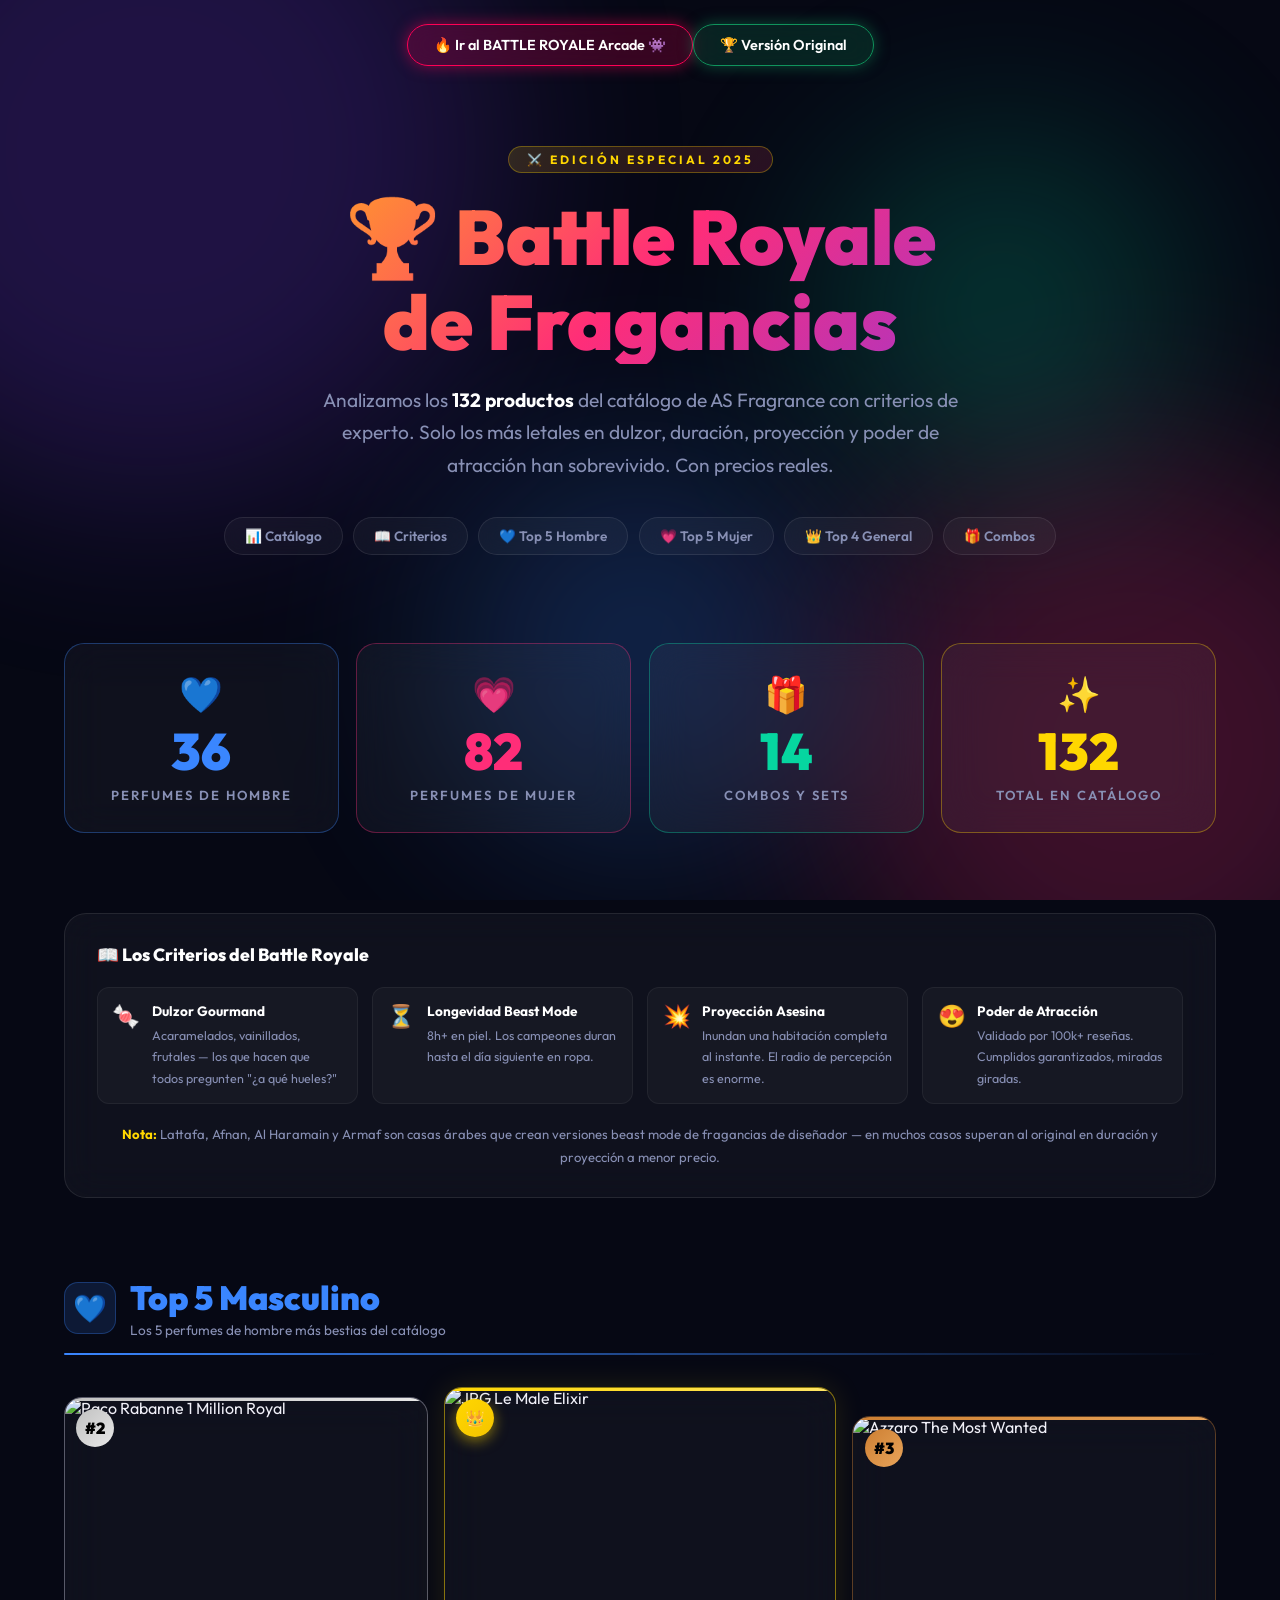
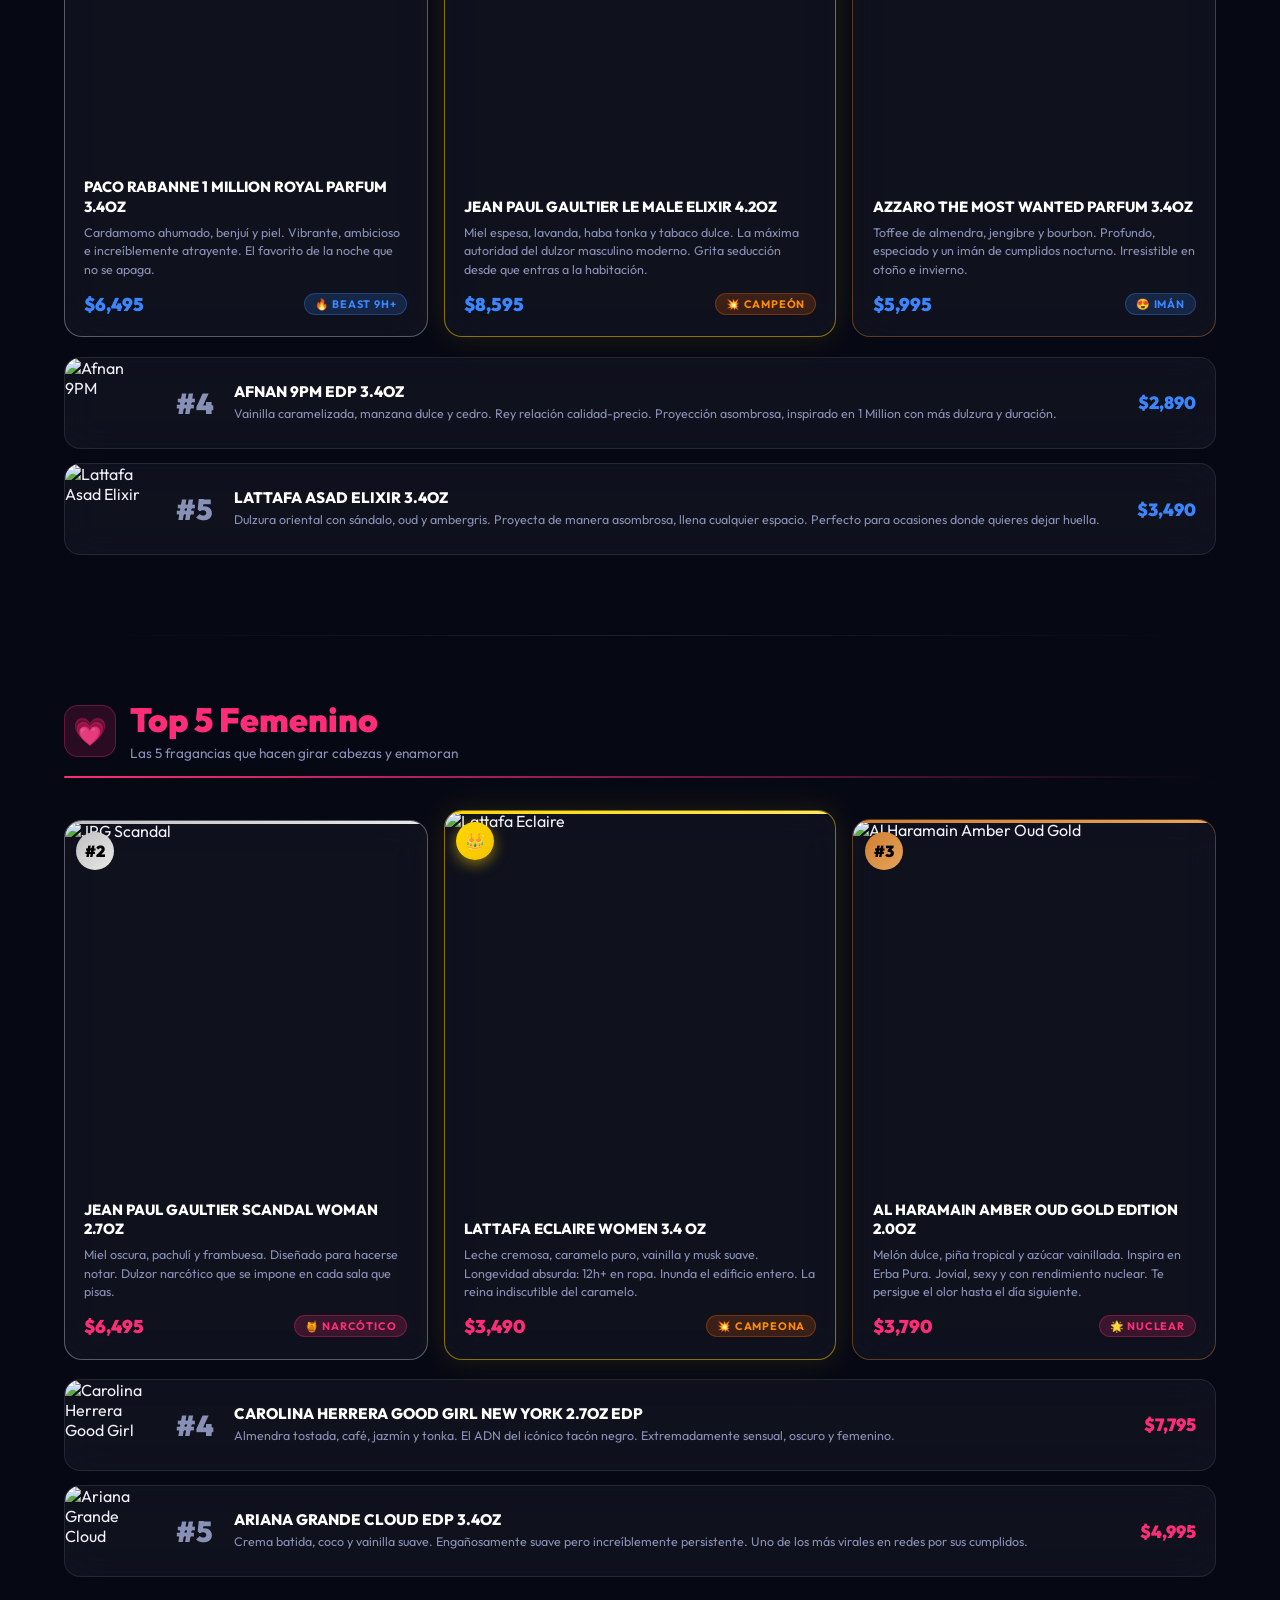
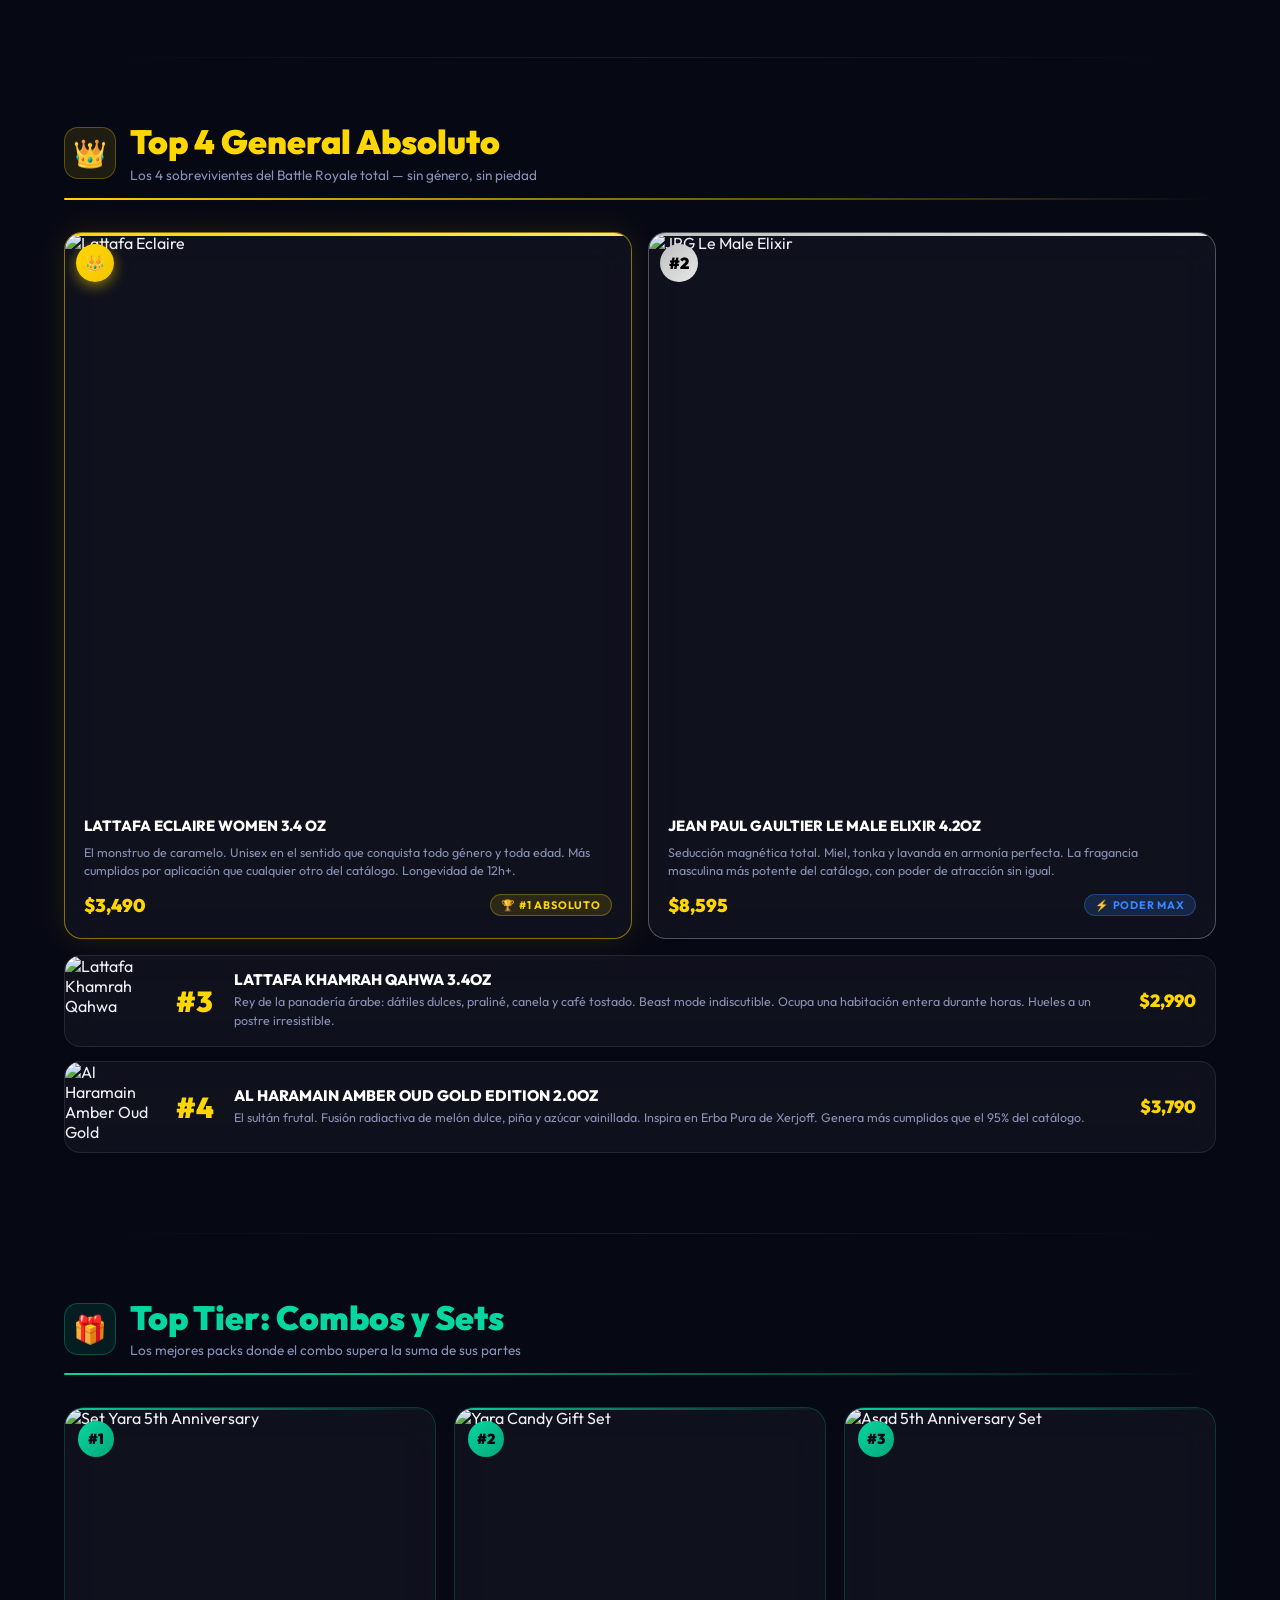
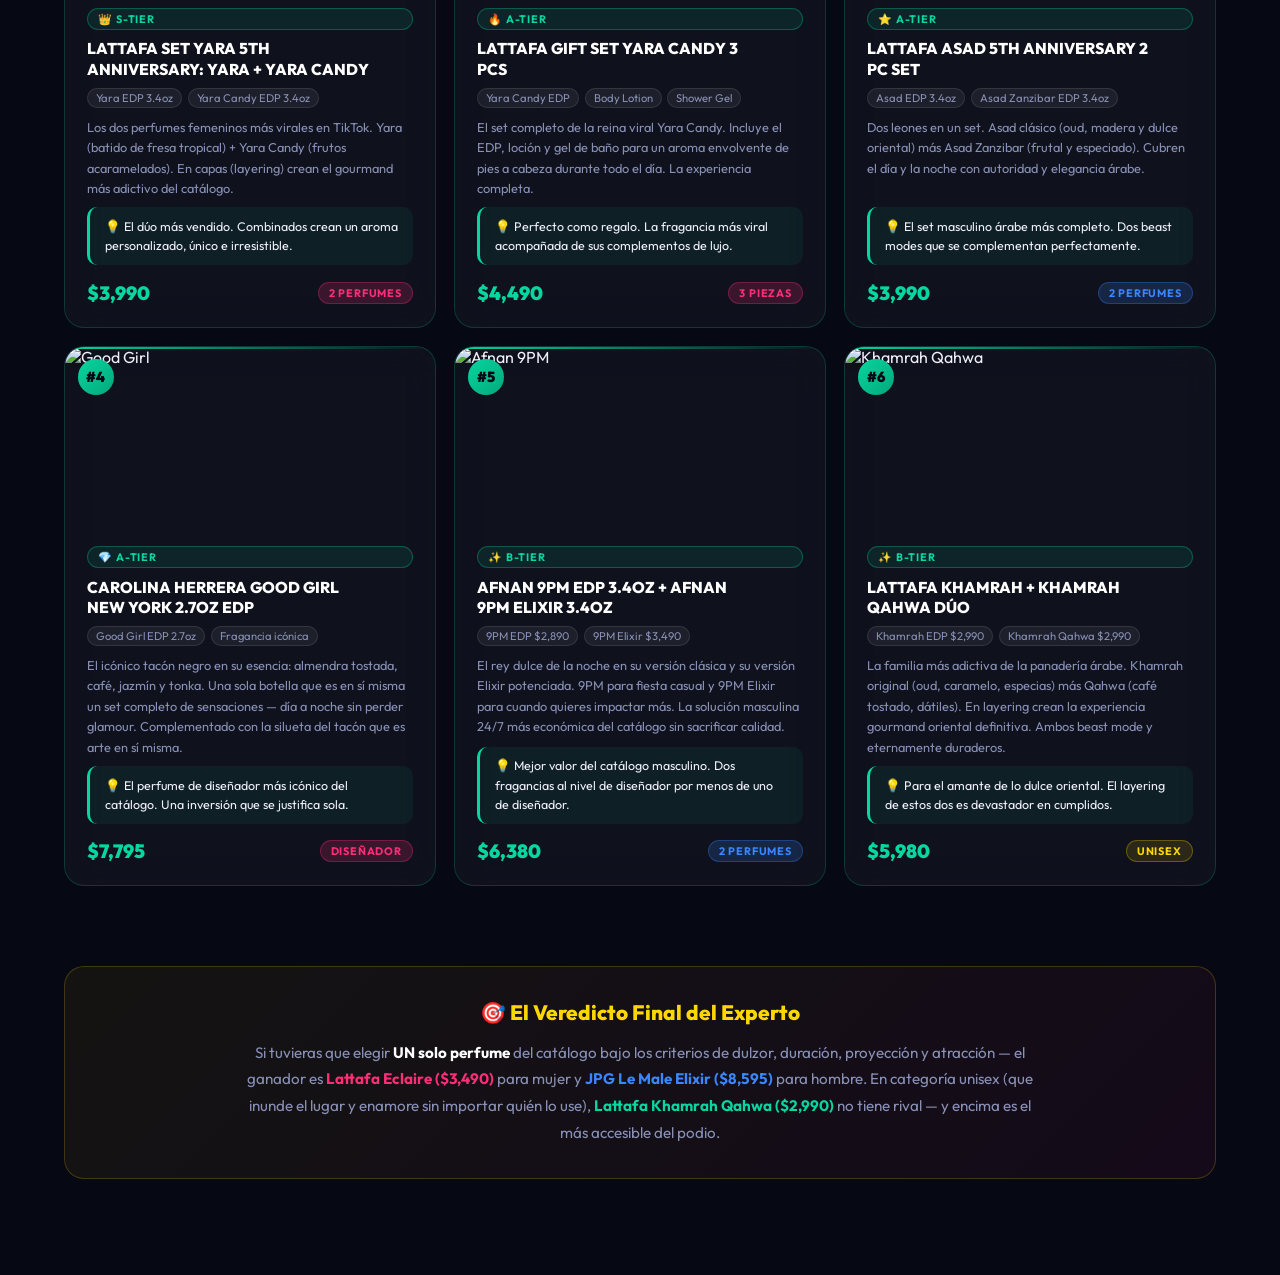
==== top_tier.html @ ffb22f75 "Move HTML files to root directory for Vercel deployment" ====
<!DOCTYPE html>
<html lang="es">
<head>
    <meta charset="UTF-8">
    <meta name="viewport" content="width=device-width, initial-scale=1.0">
    <title>🏆 Battle Royale de Fragancias | AS Fragrance</title>
    <meta name="description" content="La batalla definitiva de los mejores perfumes: Top 5 masculino, Top 5 femenino, Top 4 general y Top combos de AS Fragrance.">
    <link href="https://fonts.googleapis.com/css2?family=Outfit:wght@300;400;500;700;900&display=swap" rel="stylesheet">
    <style>
        :root {
            --bg-dark: #060814;
            --gold: #FFD700;
            --gold-light: #ffe566;
            --pink: #ff2d78;
            --purple: #7c3aed;
            --cyan: #06d6a0;
            --blue: #3a86ff;
            --male-color: #3a86ff;
            --female-color: #ff2d78;
            --general-color: #FFD700;
            --combo-color: #06d6a0;
            --glass: rgba(255,255,255,0.04);
            --glass-border: rgba(255,255,255,0.09);
            --text: #f0f0f8;
            --text-muted: #8890b5;
        }
        * { box-sizing: border-box; margin: 0; padding: 0; }
        html { scroll-behavior: smooth; }
        body {
            font-family: 'Outfit', sans-serif;
            background: var(--bg-dark);
            color: var(--text);
            min-height: 100vh;
            overflow-x: hidden;
            overflow-y: auto;
        }

        /* ── BG ORBS ── */
        .bg-orbs { position:fixed; inset:0; z-index:0; pointer-events:none; overflow:hidden; }
        .orb { position:absolute; border-radius:50%; filter:blur(100px); opacity:0.22; animation:orbFloat 18s ease-in-out infinite alternate; }
        .orb-1 { width:700px; height:700px; background:var(--purple); top:-200px; left:-200px; }
        .orb-2 { width:600px; height:600px; background:var(--pink); bottom:-150px; right:-150px; animation-delay:-8s; animation-duration:14s; }
        .orb-3 { width:400px; height:400px; background:var(--blue); top:50%; left:50%; transform:translateX(-50%); animation-delay:-4s; animation-duration:22s; }
        .orb-4 { width:350px; height:350px; background:var(--cyan); top:15%; right:8%; animation-delay:-12s; animation-duration:16s; }
        @keyframes orbFloat {
            0% { transform: translate(0,0) scale(1); }
            50% { transform: translate(30px,-50px) scale(1.08); }
            100% { transform: translate(-25px,35px) scale(0.94); }
        }

        /* ── LOADER ── */
        #loader {
            position:fixed; inset:0; background:var(--bg-dark);
            z-index:99999; display:flex; flex-direction:column;
            align-items:center; justify-content:center;
            transition: opacity .6s ease, visibility .6s ease;
        }
        #loader.hidden { opacity:0; visibility:hidden; }
        .loader-ring {
            width:80px; height:80px; border-radius:50%;
            border:3px solid transparent;
            background: linear-gradient(#060814,#060814) padding-box,
                        linear-gradient(135deg,var(--gold),var(--pink)) border-box;
            display:flex; align-items:center; justify-content:center;
            font-size:2.5rem; animation:spin 1.4s linear infinite; margin-bottom:1.2rem;
        }
        @keyframes spin { to { transform:rotate(360deg); } }
        .loader-text { font-size:1.3rem; font-weight:800; letter-spacing:4px;
            background:linear-gradient(to right,var(--gold),var(--pink));
            -webkit-background-clip:text; -webkit-text-fill-color:transparent; background-clip:text; }

        /* ── LAYOUT ── */
        .page { position:relative; z-index:1; max-width:1200px; margin:0 auto; padding:0 1.5rem 6rem; }

        /* ── TOP NAV ── */
        .top-nav { display:flex; justify-content:center; padding:1.5rem 0; }
        .back-btn {
            display:inline-flex; align-items:center; gap:8px; padding:11px 26px;
            background:var(--glass); border:1px solid var(--glass-border); border-radius:50px;
            color:var(--text); text-decoration:none; font-weight:600; font-size:.9rem;
            transition:all .3s ease; backdrop-filter:blur(14px);
        }
        .back-btn:hover { background:rgba(255,255,255,.09); border-color:var(--gold); color:var(--gold); transform:translateX(-4px); }

        /* ── HERO ── */
        .hero { text-align:center; padding:3.5rem 1rem 2.5rem; }
        .hero-badge {
            display:inline-block; padding:5px 18px; border-radius:50px;
            background:linear-gradient(135deg,rgba(255,215,0,.14),rgba(255,45,120,.14));
            border:1px solid rgba(255,215,0,.3); font-size:.75rem; font-weight:700;
            letter-spacing:3px; color:var(--gold); text-transform:uppercase; margin-bottom:1.4rem;
        }
        .hero-title {
            font-size:clamp(2.4rem,6vw,4.8rem); font-weight:900; line-height:1.1; margin-bottom:1.2rem;
            background:linear-gradient(135deg,var(--gold),var(--pink),var(--purple));
            -webkit-background-clip:text; -webkit-text-fill-color:transparent; background-clip:text;
            animation:fireGlow 2.5s ease-in-out infinite alternate;
        }
        @keyframes fireGlow {
            0% { filter:drop-shadow(0 0 8px rgba(255,215,0,.3)); }
            100% { filter:drop-shadow(0 0 22px rgba(255,45,120,.5)); }
        }
        .hero-sub { font-size:clamp(.95rem,2.5vw,1.2rem); color:var(--text-muted); max-width:680px; margin:0 auto 2.2rem; line-height:1.7; }

        /* ── NAV TABS ── */
        .section-nav { display:flex; flex-wrap:wrap; justify-content:center; gap:.65rem; margin-bottom:3rem; }
        .nav-tab {
            padding:9px 20px; border-radius:50px; border:1px solid var(--glass-border);
            background:var(--glass); color:var(--text-muted); font-weight:600; font-size:.85rem;
            text-decoration:none; transition:all .3s ease; backdrop-filter:blur(10px);
        }
        .nav-tab:hover { background:rgba(255,255,255,.09); color:white; }
        .nav-tab.male:hover { background:rgba(58,134,255,.18); color:var(--male-color); border-color:var(--male-color); box-shadow:0 0 16px rgba(58,134,255,.3); }
        .nav-tab.female:hover { background:rgba(255,45,120,.18); color:var(--female-color); border-color:var(--female-color); box-shadow:0 0 16px rgba(255,45,120,.3); }
        .nav-tab.general:hover { background:rgba(255,215,0,.12); color:var(--gold); border-color:var(--gold); box-shadow:0 0 16px rgba(255,215,0,.25); }
        .nav-tab.combo:hover { background:rgba(6,214,160,.12); color:var(--combo-color); border-color:var(--combo-color); box-shadow:0 0 16px rgba(6,214,160,.25); }

        /* ── STATS ── */
        .stats-grid { display:grid; grid-template-columns:repeat(auto-fit,minmax(190px,1fr)); gap:1.1rem; margin-bottom:4rem; }
        .stat-card {
            background:var(--glass); border:1px solid var(--glass-border); border-radius:20px;
            padding:1.8rem 1.3rem; text-align:center; backdrop-filter:blur(20px);
            transition:all .3s ease; cursor:default;
        }
        .stat-card:hover { transform:translateY(-5px); }
        .stat-card.men { border-color:rgba(58,134,255,.35); }
        .stat-card.men:hover { box-shadow:0 12px 40px rgba(58,134,255,.18); }
        .stat-card.women { border-color:rgba(255,45,120,.35); }
        .stat-card.women:hover { box-shadow:0 12px 40px rgba(255,45,120,.18); }
        .stat-card.combos { border-color:rgba(6,214,160,.35); }
        .stat-card.combos:hover { box-shadow:0 12px 40px rgba(6,214,160,.18); }
        .stat-card.total { border-color:rgba(255,215,0,.35); }
        .stat-card.total:hover { box-shadow:0 12px 40px rgba(255,215,0,.18); }
        .stat-icon { font-size:2.2rem; display:block; margin-bottom:.6rem; }
        .stat-number { font-size:3.2rem; font-weight:900; display:block; line-height:1; margin-bottom:.4rem; }
        .stat-card.men .stat-number { color:var(--male-color); }
        .stat-card.women .stat-number { color:var(--female-color); }
        .stat-card.combos .stat-number { color:var(--combo-color); }
        .stat-card.total .stat-number { color:var(--gold); }
        .stat-label { font-size:.82rem; font-weight:600; color:var(--text-muted); text-transform:uppercase; letter-spacing:2px; }

        /* ── CRITERIA ── */
        .criteria-box {
            background:var(--glass); border:1px solid var(--glass-border); border-radius:22px;
            padding:1.8rem 2rem; margin-bottom:4rem; backdrop-filter:blur(18px);
        }
        .criteria-title { font-size:1.1rem; font-weight:800; margin-bottom:1.3rem; color:white; }
        .criteria-grid { display:grid; grid-template-columns:repeat(auto-fit,minmax(210px,1fr)); gap:.9rem; }
        .crit-item { display:flex; align-items:flex-start; gap:.7rem; padding:.9rem; background:rgba(255,255,255,.03); border-radius:12px; border:1px solid rgba(255,255,255,.05); }
        .crit-em { font-size:1.4rem; flex-shrink:0; }
        .crit-text strong { display:block; font-size:.85rem; font-weight:700; color:white; margin-bottom:.2rem; }
        .crit-text span { font-size:.78rem; color:var(--text-muted); line-height:1.5; }
        .crit-note { margin-top:1.2rem; font-size:.82rem; color:var(--text-muted); text-align:center; line-height:1.7; }

        /* ── SECTION ── */
        .section { margin-bottom:5rem; scroll-margin-top:70px; }
        .sec-header { display:flex; align-items:center; gap:.9rem; margin-bottom:2rem; padding-bottom:1rem; position:relative; }
        .sec-header::after { content:''; position:absolute; bottom:0; left:0; right:0; height:2px; border-radius:2px; }
        .sec-male .sec-header::after { background:linear-gradient(to right,var(--male-color),transparent); }
        .sec-female .sec-header::after { background:linear-gradient(to right,var(--female-color),transparent); }
        .sec-general .sec-header::after { background:linear-gradient(to right,var(--gold),transparent); }
        .sec-combos .sec-header::after { background:linear-gradient(to right,var(--combo-color),transparent); }
        .sec-icon { width:52px; height:52px; border-radius:14px; display:flex; align-items:center; justify-content:center; font-size:1.7rem; flex-shrink:0; }
        .sec-male .sec-icon { background:rgba(58,134,255,.14); border:1px solid rgba(58,134,255,.3); }
        .sec-female .sec-icon { background:rgba(255,45,120,.14); border:1px solid rgba(255,45,120,.3); }
        .sec-general .sec-icon { background:rgba(255,215,0,.1); border:1px solid rgba(255,215,0,.28); }
        .sec-combos .sec-icon { background:rgba(6,214,160,.1); border:1px solid rgba(6,214,160,.28); }
        .sec-title { font-size:clamp(1.5rem,4vw,2.1rem); font-weight:900; line-height:1.2; margin-bottom:.2rem; }
        .sec-male .sec-title { color:var(--male-color); }
        .sec-female .sec-title { color:var(--female-color); }
        .sec-general .sec-title { color:var(--gold); }
        .sec-combos .sec-title { color:var(--combo-color); }
        .sec-sub { font-size:.85rem; color:var(--text-muted); }

        /* ── PRODUCT CARD (common) ── */
        .prod-card {
            background:var(--glass); border:1px solid var(--glass-border); border-radius:18px;
            overflow:hidden; transition:all .35s ease; backdrop-filter:blur(20px);
            display:flex; flex-direction:column;
        }
        .prod-card:hover { transform:translateY(-7px); }
        .prod-img-wrap { position:relative; width:100%; padding-top:100%; overflow:hidden; flex-shrink:0; }
        .prod-img-wrap img { position:absolute; inset:0; width:100%; height:100%; object-fit:cover; transition:transform .4s ease; }
        .prod-card:hover .prod-img-wrap img { transform:scale(1.07); }
        .prod-body { padding:1.1rem 1.2rem 1.3rem; flex:1; display:flex; flex-direction:column; gap:.5rem; }
        .prod-rank-badge {
            position:absolute; top:.7rem; left:.7rem; z-index:2;
            width:38px; height:38px; border-radius:50%;
            display:flex; align-items:center; justify-content:center;
            font-size:1rem; font-weight:900; color:#000;
        }
        .prod-rank-badge.gold-badge { background:linear-gradient(135deg,var(--gold),#f5c400); box-shadow:0 4px 14px rgba(255,215,0,.5); }
        .prod-rank-badge.silver-badge { background:linear-gradient(135deg,#c0c0c0,#e8e8e8); }
        .prod-rank-badge.bronze-badge { background:linear-gradient(135deg,#cd7f32,#e8a45a); }
        .prod-rank-badge.num-badge { background:rgba(0,0,0,.6); border:1px solid rgba(255,255,255,.2); color:white; font-size:.9rem; }
        .prod-name { font-size:.92rem; font-weight:800; color:white; line-height:1.3; }
        .prod-desc { font-size:.78rem; color:var(--text-muted); line-height:1.5; flex:1; }
        .prod-footer { display:flex; align-items:center; justify-content:space-between; margin-top:.3rem; }
        .prod-price { font-size:1.15rem; font-weight:900; }
        .sec-male .prod-price { color:var(--male-color); }
        .sec-female .prod-price { color:var(--female-color); }
        .sec-general .prod-price { color:var(--gold); }
        .prod-tag { padding:3px 10px; border-radius:20px; font-size:.68rem; font-weight:700; letter-spacing:.8px; text-transform:uppercase; }
        .tag-male { background:rgba(58,134,255,.18); color:var(--male-color); border:1px solid rgba(58,134,255,.3); }
        .tag-female { background:rgba(255,45,120,.18); color:var(--female-color); border:1px solid rgba(255,45,120,.3); }
        .tag-unisex { background:rgba(255,215,0,.12); color:var(--gold); border:1px solid rgba(255,215,0,.28); }
        .tag-beast { background:rgba(255,100,0,.18); color:#ff8c00; border:1px solid rgba(255,100,0,.3); }

        /* ── PODIUM GRID (TOP 3) ── */
        .podium-grid { display:grid; grid-template-columns:1fr 1.08fr 1fr; gap:1rem; margin-bottom:1.2rem; align-items:end; }
        .podium-grid .prod-card { position:relative; }
        /* medal stripe top */
        .prod-card.medal-gold { border-color:rgba(255,215,0,.5); box-shadow:0 0 30px rgba(255,215,0,.12); }
        .prod-card.medal-gold::before { content:''; position:absolute; top:0; left:0; right:0; height:3px; background:linear-gradient(to right,var(--gold),var(--gold-light)); z-index:1; }
        .prod-card.medal-silver { border-color:rgba(200,200,220,.4); }
        .prod-card.medal-silver::before { content:''; position:absolute; top:0; left:0; right:0; height:3px; background:linear-gradient(to right,#c0c0c0,#e8e8e8); z-index:1; }
        .prod-card.medal-bronze { border-color:rgba(205,127,50,.4); }
        .prod-card.medal-bronze::before { content:''; position:absolute; top:0; left:0; right:0; height:3px; background:linear-gradient(to right,#cd7f32,#e8a45a); z-index:1; }
        .prod-card.medal-gold:hover { box-shadow:0 20px 50px rgba(255,215,0,.22); }

        /* ── RANK ROWS (#4, #5) ── */
        .rank-rows { display:flex; flex-direction:column; gap:.9rem; }
        .rank-row {
            display:flex; align-items:center; gap:1.1rem;
            background:var(--glass); border:1px solid var(--glass-border); border-radius:16px;
            overflow:hidden; transition:all .3s ease; backdrop-filter:blur(18px);
        }
        .rank-row:hover { border-color:rgba(255,255,255,.15); background:rgba(255,255,255,.06); transform:translateX(5px); }
        .rank-row-img { width:90px; height:90px; flex-shrink:0; object-fit:cover; }
        .rank-row-num { font-size:1.8rem; font-weight:900; color:var(--text-muted); min-width:44px; text-align:center; flex-shrink:0; }
        .rank-row-body { flex:1; padding:.2rem 0; }
        .rank-row-name { font-size:.95rem; font-weight:800; color:white; margin-bottom:.25rem; }
        .rank-row-desc { font-size:.78rem; color:var(--text-muted); line-height:1.5; }
        .rank-row-price { font-size:1.1rem; font-weight:900; padding-right:1.2rem; flex-shrink:0; }
        .sec-male .rank-row-price { color:var(--male-color); }
        .sec-female .rank-row-price { color:var(--female-color); }

        /* ── GENERAL SECTION ── */
        .general-grid { display:grid; grid-template-columns:1fr 1fr; gap:1rem; margin-bottom:1rem; }
        .general-grid .prod-card { position:relative; }
        .prod-card.general-1 { border-color:rgba(255,215,0,.5); box-shadow:0 0 30px rgba(255,215,0,.12); }
        .prod-card.general-1::before { content:''; position:absolute; top:0; left:0; right:0; height:3px; background:linear-gradient(to right,var(--gold),var(--gold-light)); z-index:1; }
        .prod-card.general-1:hover { box-shadow:0 20px 50px rgba(255,215,0,.22); }
        .prod-card.general-2 { border-color:rgba(200,200,220,.35); }
        .prod-card.general-2::before { content:''; position:absolute; top:0; left:0; right:0; height:3px; background:linear-gradient(to right,#c0c0c0,#e8e8e8); z-index:1; }
        .sec-general .rank-row-price { color:var(--gold); }

        /* ── COMBOS ── */
        .combo-grid { display:grid; grid-template-columns:repeat(auto-fit,minmax(340px,1fr)); gap:1.1rem; }
        .combo-card {
            background:var(--glass); border:1px solid rgba(6,214,160,.2); border-radius:20px;
            overflow:hidden; transition:all .35s ease; backdrop-filter:blur(20px);
            display:flex; flex-direction:column; position:relative;
        }
        .combo-card::before { content:''; position:absolute; top:0; left:0; right:0; height:2px; background:linear-gradient(to right,var(--combo-color),transparent); }
        .combo-card:hover { border-color:rgba(6,214,160,.45); transform:translateY(-6px); box-shadow:0 16px 50px rgba(6,214,160,.1); }
        .combo-img { width:100%; height:180px; object-fit:cover; }
        .combo-body { padding:1.2rem 1.4rem 1.4rem; flex:1; display:flex; flex-direction:column; gap:.55rem; }
        .combo-rank-num {
            position:absolute; top:.8rem; left:.8rem; z-index:2;
            width:36px; height:36px; border-radius:50%;
            background:linear-gradient(135deg,var(--combo-color),#04a77a);
            display:flex; align-items:center; justify-content:center;
            font-size:.9rem; font-weight:900; color:#060814;
        }
        .combo-tier { display:inline-block; padding:3px 10px; border-radius:20px; background:rgba(6,214,160,.1); border:1px solid rgba(6,214,160,.3); color:var(--combo-color); font-size:.68rem; font-weight:700; letter-spacing:.8px; text-transform:uppercase; }
        .combo-name { font-size:.98rem; font-weight:800; color:white; line-height:1.3; padding-right:2.5rem; }
        .combo-products { display:flex; flex-wrap:wrap; gap:.35rem; }
        .combo-prod-tag { padding:2px 8px; border-radius:20px; background:rgba(255,255,255,.06); border:1px solid rgba(255,255,255,.1); font-size:.7rem; color:var(--text-muted); }
        .combo-desc { font-size:.8rem; color:var(--text-muted); line-height:1.6; flex:1; }
        .combo-footer { display:flex; align-items:center; justify-content:space-between; margin-top:.4rem; }
        .combo-price { font-size:1.2rem; font-weight:900; color:var(--combo-color); }
        .combo-verdict { padding:.6rem .9rem; background:rgba(6,214,160,.07); border-radius:10px; border-left:3px solid var(--combo-color); font-size:.78rem; color:var(--text); line-height:1.55; }

        /* ── DIVIDER ── */
        .divider { height:1px; background:linear-gradient(to right,transparent,var(--glass-border),transparent); margin:4rem 0; }

        /* ── VERDICT ── */
        .verdict { background:linear-gradient(135deg,rgba(255,215,0,.06),rgba(255,45,120,.06)); border:1px solid rgba(255,215,0,.2); border-radius:20px; padding:2rem 2.2rem; margin-top:3rem; text-align:center; }
        .verdict h3 { font-size:1.3rem; font-weight:800; color:var(--gold); margin-bottom:.9rem; }
        .verdict p { font-size:.95rem; color:var(--text-muted); line-height:1.75; max-width:800px; margin:0 auto; }

        /* ── SCROLL TOP ── */
        .scroll-top { position:fixed; bottom:1.8rem; right:1.8rem; width:48px; height:48px; border-radius:50%; background:linear-gradient(135deg,var(--gold),var(--pink)); border:none; cursor:pointer; display:flex; align-items:center; justify-content:center; font-size:1.3rem; box-shadow:0 6px 22px rgba(255,45,120,.4); transition:all .3s ease; z-index:100; opacity:0; transform:translateY(18px); }
        .scroll-top.visible { opacity:1; transform:translateY(0); }
        .scroll-top:hover { transform:translateY(-4px) scale(1.1); }

        /* ── REVEAL ── */
        .reveal { opacity:0; transform:translateY(28px); transition:opacity .6s ease, transform .6s ease; }
        .reveal.visible { opacity:1; transform:translateY(0); }

        /* ── RESPONSIVE ── */
        @media(max-width:760px) {
            .podium-grid { grid-template-columns:1fr; }
            .general-grid { grid-template-columns:1fr; }
            .combo-grid { grid-template-columns:1fr; }
            .criteria-grid { grid-template-columns:1fr; }
            .rank-row-img { width:75px; height:75px; }
            .page { padding:0 1rem 4rem; }
        }
        @media(max-width:480px) {
            .stats-grid { grid-template-columns:repeat(2,1fr); }
        }
    </style>
</head>
<body>

<div id="loader">
    <div class="loader-ring">🏆</div>
    <div class="loader-text">BATTLE ROYALE</div>
    <p style="color:var(--text-muted);font-size:.8rem;margin-top:.5rem;letter-spacing:2px;">AS FRAGRANCE</p>
</div>

<div class="bg-orbs">
    <div class="orb orb-1"></div>
    <div class="orb orb-2"></div>
    <div class="orb orb-3"></div>
    <div class="orb orb-4"></div>
</div>

<button class="scroll-top" id="scrollTop" onclick="window.scrollTo({top:0,behavior:'smooth'})">↑</button>

<div class="page">

    <!-- NAV -->
    <nav class="top-nav">
        <a href="versus.html" class="back-btn" style="border-color: #ff0055; color: #fff; background: rgba(255,0,85,0.2); box-shadow: 0 0 15px rgba(255,0,85,0.5);">🔥 Ir al BATTLE ROYALE Arcade 👾</a>
        <a href="tienda/top_tier.html" class="back-btn" style="border-color: #10935C; color: #fff; background: rgba(16,147,92,0.2); box-shadow: 0 0 15px rgba(16,147,92,0.5);">🏆 Versión Original</a>
    </nav>

    <!-- HERO -->
    <header class="hero">
        <div class="hero-badge">⚔️ Edición Especial 2025</div>
        <h1 class="hero-title">🏆 Battle Royale<br>de Fragancias</h1>
        <p class="hero-sub">
            Analizamos los <strong style="color:white;">132 productos</strong> del catálogo de AS Fragrance con criterios de experto.
            Solo los más letales en dulzor, duración, proyección y poder de atracción han sobrevivido. Con precios reales.
        </p>
        <nav class="section-nav">
            <a href="#estadisticas" class="nav-tab">📊 Catálogo</a>
            <a href="#criterios" class="nav-tab">📖 Criterios</a>
            <a href="#masculinos" class="nav-tab male">💙 Top 5 Hombre</a>
            <a href="#femeninos" class="nav-tab female">💗 Top 5 Mujer</a>
            <a href="#general" class="nav-tab general">👑 Top 4 General</a>
            <a href="#combos" class="nav-tab combo">🎁 Combos</a>
        </nav>
    </header>

    <!-- ══ ESTADÍSTICAS ══ -->
    <section id="estadisticas" class="section reveal">
        <div class="stats-grid">
            <div class="stat-card men">
                <span class="stat-icon">💙</span>
                <span class="stat-number">36</span>
                <span class="stat-label">Perfumes de Hombre</span>
            </div>
            <div class="stat-card women">
                <span class="stat-icon">💗</span>
                <span class="stat-number">82</span>
                <span class="stat-label">Perfumes de Mujer</span>
            </div>
            <div class="stat-card combos">
                <span class="stat-icon">🎁</span>
                <span class="stat-number">14</span>
                <span class="stat-label">Combos y Sets</span>
            </div>
            <div class="stat-card total">
                <span class="stat-icon">✨</span>
                <span class="stat-number">132</span>
                <span class="stat-label">Total en Catálogo</span>
            </div>
        </div>
    </section>

    <!-- ══ CRITERIOS ══ -->
    <section id="criterios" class="section reveal">
        <div class="criteria-box">
            <div class="criteria-title">📖 Los Criterios del Battle Royale</div>
            <div class="criteria-grid">
                <div class="crit-item"><span class="crit-em">🍬</span><div class="crit-text"><strong>Dulzor Gourmand</strong><span>Acaramelados, vainillados, frutales — los que hacen que todos pregunten "¿a qué hueles?"</span></div></div>
                <div class="crit-item"><span class="crit-em">⏳</span><div class="crit-text"><strong>Longevidad Beast Mode</strong><span>8h+ en piel. Los campeones duran hasta el día siguiente en ropa.</span></div></div>
                <div class="crit-item"><span class="crit-em">💥</span><div class="crit-text"><strong>Proyección Asesina</strong><span>Inundan una habitación completa al instante. El radio de percepción es enorme.</span></div></div>
                <div class="crit-item"><span class="crit-em">😍</span><div class="crit-text"><strong>Poder de Atracción</strong><span>Validado por 100k+ reseñas. Cumplidos garantizados, miradas giradas.</span></div></div>
            </div>
            <p class="crit-note"><strong style="color:var(--gold);">Nota:</strong> Lattafa, Afnan, Al Haramain y Armaf son casas árabes que crean versiones beast mode de fragancias de diseñador — en muchos casos superan al original en duración y proyección a menor precio.</p>
        </div>
    </section>

    <!-- ══ TOP 5 MASCULINO ══ -->
    <section id="masculinos" class="section sec-male reveal">
        <div class="sec-header">
            <div class="sec-icon">💙</div>
            <div>
                <h2 class="sec-title">Top 5 Masculino</h2>
                <p class="sec-sub">Los 5 perfumes de hombre más bestias del catálogo</p>
            </div>
        </div>

        <div class="podium-grid">
            <!-- #2 -->
            <div class="prod-card medal-silver">
                <div class="prod-img-wrap">
                    <img src="https://imgproxy.treinta.co/sig/size:3840:::/quality:75/plain/https%3A%2F%2Fcdn.treinta.co%2Fweb-app%2Finventory%2Ffd792082-b97f-5df4-b720-625db042ba31%2Fdec86231-1cbd-51e4-aa3f-86d1b03fae51.png" alt="Paco Rabanne 1 Million Royal" loading="lazy">
                    <div class="prod-rank-badge silver-badge">#2</div>
                </div>
                <div class="prod-body">
                    <div class="prod-name">PACO RABANNE 1 MILLION ROYAL PARFUM 3.4OZ</div>
                    <div class="prod-desc">Cardamomo ahumado, benjuí y piel. Vibrante, ambicioso e increíblemente atrayente. El favorito de la noche que no se apaga.</div>
                    <div class="prod-footer">
                        <span class="prod-price">$6,495</span>
                        <span class="prod-tag tag-male">🔥 Beast 9h+</span>
                    </div>
                </div>
            </div>
            <!-- #1 CENTRO -->
            <div class="prod-card medal-gold">
                <div class="prod-img-wrap">
                    <img src="https://imgproxy.treinta.co/sig/size:3840:::/quality:75/plain/https%3A%2F%2Fcdn.treinta.co%2Fweb-app%2Finventory%2Ffd792082-b97f-5df4-b720-625db042ba31%2F24403f2b-7ddd-5c44-b457-f06893e9ea61.png" alt="JPG Le Male Elixir" loading="lazy">
                    <div class="prod-rank-badge gold-badge">👑</div>
                </div>
                <div class="prod-body">
                    <div class="prod-name">JEAN PAUL GAULTIER LE MALE ELIXIR 4.2OZ</div>
                    <div class="prod-desc">Miel espesa, lavanda, haba tonka y tabaco dulce. La máxima autoridad del dulzor masculino moderno. Grita seducción desde que entras a la habitación.</div>
                    <div class="prod-footer">
                        <span class="prod-price">$8,595</span>
                        <span class="prod-tag tag-beast">💥 Campeón</span>
                    </div>
                </div>
            </div>
            <!-- #3 -->
            <div class="prod-card medal-bronze">
                <div class="prod-img-wrap">
                    <img src="https://imgproxy.treinta.co/sig/size:3840:::/quality:75/plain/https%3A%2F%2Fcdn.treinta.co%2Fweb-app%2Finventory%2Ffd792082-b97f-5df4-b720-625db042ba31%2Fcbfb6e86-0f80-5d00-a0c4-5e45819f6719.png" alt="Azzaro The Most Wanted" loading="lazy">
                    <div class="prod-rank-badge bronze-badge">#3</div>
                </div>
                <div class="prod-body">
                    <div class="prod-name">AZZARO THE MOST WANTED PARFUM 3.4OZ</div>
                    <div class="prod-desc">Toffee de almendra, jengibre y bourbon. Profundo, especiado y un imán de cumplidos nocturno. Irresistible en otoño e invierno.</div>
                    <div class="prod-footer">
                        <span class="prod-price">$5,995</span>
                        <span class="prod-tag tag-male">😍 Imán</span>
                    </div>
                </div>
            </div>
        </div>

        <div class="rank-rows">
            <div class="rank-row">
                <img class="rank-row-img" src="https://imgproxy.treinta.co/sig/size:3840:::/quality:75/plain/https%3A%2F%2Fcdn.treinta.co%2Fweb-app%2Finventory%2Ffd792082-b97f-5df4-b720-625db042ba31%2Fd23b1eba-4851-5f55-ad2c-713e43c14545.png" alt="Afnan 9PM" loading="lazy">
                <div class="rank-row-num">#4</div>
                <div class="rank-row-body">
                    <div class="rank-row-name">AFNAN 9PM EDP 3.4OZ</div>
                    <div class="rank-row-desc">Vainilla caramelizada, manzana dulce y cedro. Rey relación calidad-precio. Proyección asombrosa, inspirado en 1 Million con más dulzura y duración.</div>
                </div>
                <div class="rank-row-price">$2,890</div>
            </div>
            <div class="rank-row">
                <img class="rank-row-img" src="https://imgproxy.treinta.co/sig/size:3840:::/quality:75/plain/https%3A%2F%2Fcdn.treinta.co%2Fweb-app%2Finventory%2Ffd792082-b97f-5df4-b720-625db042ba31%2F85aef7a9-974d-59d6-a05f-52bd2592a718.png" alt="Lattafa Asad Elixir" loading="lazy">
                <div class="rank-row-num">#5</div>
                <div class="rank-row-body">
                    <div class="rank-row-name">LATTAFA ASAD ELIXIR 3.4OZ</div>
                    <div class="rank-row-desc">Dulzura oriental con sándalo, oud y ambergris. Proyecta de manera asombrosa, llena cualquier espacio. Perfecto para ocasiones donde quieres dejar huella.</div>
                </div>
                <div class="rank-row-price">$3,490</div>
            </div>
        </div>
    </section>

    <div class="divider"></div>

    <!-- ══ TOP 5 FEMENINO ══ -->
    <section id="femeninos" class="section sec-female reveal">
        <div class="sec-header">
            <div class="sec-icon">💗</div>
            <div>
                <h2 class="sec-title">Top 5 Femenino</h2>
                <p class="sec-sub">Las 5 fragancias que hacen girar cabezas y enamoran</p>
            </div>
        </div>

        <div class="podium-grid">
            <!-- #2 -->
            <div class="prod-card medal-silver">
                <div class="prod-img-wrap">
                    <img src="https://imgproxy.treinta.co/sig/size:3840:::/quality:75/plain/https%3A%2F%2Fcdn.treinta.co%2Fweb-app%2Finventory%2Ffd792082-b97f-5df4-b720-625db042ba31%2F3c1d4293-621d-5e76-a74a-da4aea72004c.png" alt="JPG Scandal" loading="lazy">
                    <div class="prod-rank-badge silver-badge">#2</div>
                </div>
                <div class="prod-body">
                    <div class="prod-name">JEAN PAUL GAULTIER SCANDAL WOMAN 2.7OZ</div>
                    <div class="prod-desc">Miel oscura, pachulí y frambuesa. Diseñado para hacerse notar. Dulzor narcótico que se impone en cada sala que pisas.</div>
                    <div class="prod-footer">
                        <span class="prod-price">$6,495</span>
                        <span class="prod-tag tag-female">🍯 Narcótico</span>
                    </div>
                </div>
            </div>
            <!-- #1 CENTRO -->
            <div class="prod-card medal-gold">
                <div class="prod-img-wrap">
                    <img src="https://imgproxy.treinta.co/sig/size:3840:::/quality:75/plain/https%3A%2F%2Fcdn.treinta.co%2Fweb-app%2Finventory%2Ffd792082-b97f-5df4-b720-625db042ba31%2Ff570a5f9-ede7-57b4-987a-c27f03ddacfa.png" alt="Lattafa Eclaire" loading="lazy">
                    <div class="prod-rank-badge gold-badge">👑</div>
                </div>
                <div class="prod-body">
                    <div class="prod-name">LATTAFA ECLAIRE WOMEN 3.4 OZ</div>
                    <div class="prod-desc">Leche cremosa, caramelo puro, vainilla y musk suave. Longevidad absurda: 12h+ en ropa. Inunda el edificio entero. La reina indiscutible del caramelo.</div>
                    <div class="prod-footer">
                        <span class="prod-price">$3,490</span>
                        <span class="prod-tag tag-beast">💥 Campeona</span>
                    </div>
                </div>
            </div>
            <!-- #3 -->
            <div class="prod-card medal-bronze">
                <div class="prod-img-wrap">
                    <img src="https://imgproxy.treinta.co/sig/size:3840:::/quality:75/plain/https%3A%2F%2Fcdn.treinta.co%2Fweb-app%2Finventory%2Ffd792082-b97f-5df4-b720-625db042ba31%2F413596ec-ef54-5d73-962b-3ed6f4c8e9bb.png" alt="Al Haramain Amber Oud Gold" loading="lazy">
                    <div class="prod-rank-badge bronze-badge">#3</div>
                </div>
                <div class="prod-body">
                    <div class="prod-name">AL HARAMAIN AMBER OUD GOLD EDITION 2.0OZ</div>
                    <div class="prod-desc">Melón dulce, piña tropical y azúcar vainillada. Inspira en Erba Pura. Jovial, sexy y con rendimiento nuclear. Te persigue el olor hasta el día siguiente.</div>
                    <div class="prod-footer">
                        <span class="prod-price">$3,790</span>
                        <span class="prod-tag tag-female">🌟 Nuclear</span>
                    </div>
                </div>
            </div>
        </div>

        <div class="rank-rows">
            <div class="rank-row">
                <img class="rank-row-img" src="https://imgproxy.treinta.co/sig/size:3840:::/quality:75/plain/https%3A%2F%2Fcdn.treinta.co%2Fweb-app%2Finventory%2Ffd792082-b97f-5df4-b720-625db042ba31%2F4134fc78-bc68-54be-bafe-cbdc09c3f327.png" alt="Carolina Herrera Good Girl" loading="lazy">
                <div class="rank-row-num">#4</div>
                <div class="rank-row-body">
                    <div class="rank-row-name">CAROLINA HERRERA GOOD GIRL NEW YORK 2.7OZ EDP</div>
                    <div class="rank-row-desc">Almendra tostada, café, jazmín y tonka. El ADN del icónico tacón negro. Extremadamente sensual, oscuro y femenino.</div>
                </div>
                <div class="rank-row-price">$7,795</div>
            </div>
            <div class="rank-row">
                <img class="rank-row-img" src="https://imgproxy.treinta.co/sig/size:3840:::/quality:75/plain/https%3A%2F%2Fcdn.treinta.co%2Fweb-app%2Finventory%2Ffd792082-b97f-5df4-b720-625db042ba31%2F7f59649e-2b60-5ec8-9fb5-1d59223dcb88.png" alt="Ariana Grande Cloud" loading="lazy">
                <div class="rank-row-num">#5</div>
                <div class="rank-row-body">
                    <div class="rank-row-name">ARIANA GRANDE CLOUD EDP 3.4OZ</div>
                    <div class="rank-row-desc">Crema batida, coco y vainilla suave. Engañosamente suave pero increíblemente persistente. Uno de los más virales en redes por sus cumplidos.</div>
                </div>
                <div class="rank-row-price">$4,995</div>
            </div>
        </div>
    </section>

    <div class="divider"></div>

    <!-- ══ TOP 4 GENERAL ══ -->
    <section id="general" class="section sec-general reveal">
        <div class="sec-header">
            <div class="sec-icon">👑</div>
            <div>
                <h2 class="sec-title">Top 4 General Absoluto</h2>
                <p class="sec-sub">Los 4 sobrevivientes del Battle Royale total — sin género, sin piedad</p>
            </div>
        </div>

        <div class="general-grid">
            <div class="prod-card general-1">
                <div class="prod-img-wrap">
                    <img src="https://imgproxy.treinta.co/sig/size:3840:::/quality:75/plain/https%3A%2F%2Fcdn.treinta.co%2Fweb-app%2Finventory%2Ffd792082-b97f-5df4-b720-625db042ba31%2Ff570a5f9-ede7-57b4-987a-c27f03ddacfa.png" alt="Lattafa Eclaire" loading="lazy">
                    <div class="prod-rank-badge gold-badge">👑</div>
                </div>
                <div class="prod-body">
                    <div class="prod-name">LATTAFA ECLAIRE WOMEN 3.4 OZ</div>
                    <div class="prod-desc">El monstruo de caramelo. Unisex en el sentido que conquista todo género y toda edad. Más cumplidos por aplicación que cualquier otro del catálogo. Longevidad de 12h+.</div>
                    <div class="prod-footer">
                        <span class="prod-price" style="color:var(--gold);">$3,490</span>
                        <span class="prod-tag tag-unisex">🏆 #1 Absoluto</span>
                    </div>
                </div>
            </div>
            <div class="prod-card general-2">
                <div class="prod-img-wrap">
                    <img src="https://imgproxy.treinta.co/sig/size:3840:::/quality:75/plain/https%3A%2F%2Fcdn.treinta.co%2Fweb-app%2Finventory%2Ffd792082-b97f-5df4-b720-625db042ba31%2F24403f2b-7ddd-5c44-b457-f06893e9ea61.png" alt="JPG Le Male Elixir" loading="lazy">
                    <div class="prod-rank-badge silver-badge">#2</div>
                </div>
                <div class="prod-body">
                    <div class="prod-name">JEAN PAUL GAULTIER LE MALE ELIXIR 4.2OZ</div>
                    <div class="prod-desc">Seducción magnética total. Miel, tonka y lavanda en armonía perfecta. La fragancia masculina más potente del catálogo, con poder de atracción sin igual.</div>
                    <div class="prod-footer">
                        <span class="prod-price" style="color:var(--gold);">$8,595</span>
                        <span class="prod-tag tag-male">⚡ Poder Max</span>
                    </div>
                </div>
            </div>
        </div>

        <div class="rank-rows">
            <div class="rank-row">
                <img class="rank-row-img" src="https://imgproxy.treinta.co/sig/size:3840:::/quality:75/plain/https%3A%2F%2Fcdn.treinta.co%2Fweb-app%2Finventory%2Ffd792082-b97f-5df4-b720-625db042ba31%2Fc0c22cb5-7414-5301-adb3-4df50b9c9aa7.png" alt="Lattafa Khamrah Qahwa" loading="lazy">
                <div class="rank-row-num" style="color:var(--gold);">#3</div>
                <div class="rank-row-body">
                    <div class="rank-row-name">LATTAFA KHAMRAH QAHWA 3.4OZ</div>
                    <div class="rank-row-desc">Rey de la panadería árabe: dátiles dulces, praliné, canela y café tostado. Beast mode indiscutible. Ocupa una habitación entera durante horas. Hueles a un postre irresistible.</div>
                </div>
                <div class="rank-row-price" style="color:var(--gold);">$2,990</div>
            </div>
            <div class="rank-row">
                <img class="rank-row-img" src="https://imgproxy.treinta.co/sig/size:3840:::/quality:75/plain/https%3A%2F%2Fcdn.treinta.co%2Fweb-app%2Finventory%2Ffd792082-b97f-5df4-b720-625db042ba31%2F413596ec-ef54-5d73-962b-3ed6f4c8e9bb.png" alt="Al Haramain Amber Oud Gold" loading="lazy">
                <div class="rank-row-num" style="color:var(--gold);">#4</div>
                <div class="rank-row-body">
                    <div class="rank-row-name">AL HARAMAIN AMBER OUD GOLD EDITION 2.0OZ</div>
                    <div class="rank-row-desc">El sultán frutal. Fusión radiactiva de melón dulce, piña y azúcar vainillada. Inspira en Erba Pura de Xerjoff. Genera más cumplidos que el 95% del catálogo.</div>
                </div>
                <div class="rank-row-price" style="color:var(--gold);">$3,790</div>
            </div>
        </div>
    </section>

    <div class="divider"></div>

    <!-- ══ TOP COMBOS ══ -->
    <section id="combos" class="section sec-combos reveal">
        <div class="sec-header">
            <div class="sec-icon">🎁</div>
            <div>
                <h2 class="sec-title">Top Tier: Combos y Sets</h2>
                <p class="sec-sub">Los mejores packs donde el combo supera la suma de sus partes</p>
            </div>
        </div>

        <div class="combo-grid">

            <!-- COMBO #1 -->
            <div class="combo-card">
                <div class="combo-rank-num">#1</div>
                <img class="combo-img" src="https://imgproxy.treinta.co/sig/size:3840:::/quality:75/plain/https%3A%2F%2Fcdn.treinta.co%2Fweb-app%2Finventory%2Ffd792082-b97f-5df4-b720-625db042ba31%2F0590348c-d28d-59b5-85ae-62c1c7bb0cd7.png" alt="Set Yara 5th Anniversary" loading="lazy">
                <div class="combo-body">
                    <span class="combo-tier">👑 S-TIER</span>
                    <div class="combo-name">LATTAFA SET YARA 5TH ANNIVERSARY: YARA + YARA CANDY</div>
                    <div class="combo-products">
                        <span class="combo-prod-tag">Yara EDP 3.4oz</span>
                        <span class="combo-prod-tag">Yara Candy EDP 3.4oz</span>
                    </div>
                    <div class="combo-desc">Los dos perfumes femeninos más virales en TikTok. Yara (batido de fresa tropical) + Yara Candy (frutos acaramelados). En capas (layering) crean el gourmand más adictivo del catálogo.</div>
                    <div class="combo-verdict">💡 El dúo más vendido. Combinados crean un aroma personalizado, único e irresistible.</div>
                    <div class="combo-footer">
                        <span class="combo-price">$3,990</span>
                        <span class="prod-tag tag-female">2 perfumes</span>
                    </div>
                </div>
            </div>

            <!-- COMBO #2 -->
            <div class="combo-card">
                <div class="combo-rank-num">#2</div>
                <img class="combo-img" src="https://imgproxy.treinta.co/sig/size:3840:::/quality:75/plain/https%3A%2F%2Fcdn.treinta.co%2Fweb-app%2Finventory%2Ffd792082-b97f-5df4-b720-625db042ba31%2F6800263a-308b-515a-95a5-4e8890be07e0.jpeg" alt="Yara Candy Gift Set" loading="lazy">
                <div class="combo-body">
                    <span class="combo-tier">🔥 A-TIER</span>
                    <div class="combo-name">LATTAFA GIFT SET YARA CANDY 3 PCS</div>
                    <div class="combo-products">
                        <span class="combo-prod-tag">Yara Candy EDP</span>
                        <span class="combo-prod-tag">Body Lotion</span>
                        <span class="combo-prod-tag">Shower Gel</span>
                    </div>
                    <div class="combo-desc">El set completo de la reina viral Yara Candy. Incluye el EDP, loción y gel de baño para un aroma envolvente de pies a cabeza durante todo el día. La experiencia completa.</div>
                    <div class="combo-verdict">💡 Perfecto como regalo. La fragancia más viral acompañada de sus complementos de lujo.</div>
                    <div class="combo-footer">
                        <span class="combo-price">$4,490</span>
                        <span class="prod-tag tag-female">3 piezas</span>
                    </div>
                </div>
            </div>

            <!-- COMBO #3 -->
            <div class="combo-card">
                <div class="combo-rank-num">#3</div>
                <img class="combo-img" src="https://imgproxy.treinta.co/sig/size:3840:::/quality:75/plain/https%3A%2F%2Fcdn.treinta.co%2Fweb-app%2Finventory%2Ffd792082-b97f-5df4-b720-625db042ba31%2Fb1925bdf-3143-5afb-94d0-1772e70d6093.png" alt="Asad 5th Anniversary Set" loading="lazy">
                <div class="combo-body">
                    <span class="combo-tier">⭐ A-TIER</span>
                    <div class="combo-name">LATTAFA ASAD 5TH ANNIVERSARY 2 PC SET</div>
                    <div class="combo-products">
                        <span class="combo-prod-tag">Asad EDP 3.4oz</span>
                        <span class="combo-prod-tag">Asad Zanzibar EDP 3.4oz</span>
                    </div>
                    <div class="combo-desc">Dos leones en un set. Asad clásico (oud, madera y dulce oriental) más Asad Zanzibar (frutal y especiado). Cubren el día y la noche con autoridad y elegancia árabe.</div>
                    <div class="combo-verdict">💡 El set masculino árabe más completo. Dos beast modes que se complementan perfectamente.</div>
                    <div class="combo-footer">
                        <span class="combo-price">$3,990</span>
                        <span class="prod-tag tag-male">2 perfumes</span>
                    </div>
                </div>
            </div>

            <!-- COMBO #4 -->
            <div class="combo-card">
                <div class="combo-rank-num">#4</div>
                <img class="combo-img" src="https://imgproxy.treinta.co/sig/size:3840:::/quality:75/plain/https%3A%2F%2Fcdn.treinta.co%2Fweb-app%2Finventory%2Ffd792082-b97f-5df4-b720-625db042ba31%2F4134fc78-bc68-54be-bafe-cbdc09c3f327.png" alt="Good Girl" loading="lazy">
                <div class="combo-body">
                    <span class="combo-tier">💎 A-TIER</span>
                    <div class="combo-name">CAROLINA HERRERA GOOD GIRL NEW YORK 2.7OZ EDP</div>
                    <div class="combo-products">
                        <span class="combo-prod-tag">Good Girl EDP 2.7oz</span>
                        <span class="combo-prod-tag">Fragancia icónica</span>
                    </div>
                    <div class="combo-desc">El icónico tacón negro en su esencia: almendra tostada, café, jazmín y tonka. Una sola botella que es en sí misma un set completo de sensaciones — día a noche sin perder glamour. Complementado con la silueta del tacón que es arte en sí misma.</div>
                    <div class="combo-verdict">💡 El perfume de diseñador más icónico del catálogo. Una inversión que se justifica sola.</div>
                    <div class="combo-footer">
                        <span class="combo-price">$7,795</span>
                        <span class="prod-tag tag-female">Diseñador</span>
                    </div>
                </div>
            </div>

            <!-- COMBO #5 -->
            <div class="combo-card">
                <div class="combo-rank-num">#5</div>
                <img class="combo-img" src="https://imgproxy.treinta.co/sig/size:3840:::/quality:75/plain/https%3A%2F%2Fcdn.treinta.co%2Fweb-app%2Finventory%2Ffd792082-b97f-5df4-b720-625db042ba31%2Fd23b1eba-4851-5f55-ad2c-713e43c14545.png" alt="Afnan 9PM" loading="lazy">
                <div class="combo-body">
                    <span class="combo-tier">✨ B-TIER</span>
                    <div class="combo-name">AFNAN 9PM EDP 3.4OZ + AFNAN 9PM ELIXIR 3.4OZ</div>
                    <div class="combo-products">
                        <span class="combo-prod-tag">9PM EDP $2,890</span>
                        <span class="combo-prod-tag">9PM Elixir $3,490</span>
                    </div>
                    <div class="combo-desc">El rey dulce de la noche en su versión clásica y su versión Elixir potenciada. 9PM para fiesta casual y 9PM Elixir para cuando quieres impactar más. La solución masculina 24/7 más económica del catálogo sin sacrificar calidad.</div>
                    <div class="combo-verdict">💡 Mejor valor del catálogo masculino. Dos fragancias al nivel de diseñador por menos de uno de diseñador.</div>
                    <div class="combo-footer">
                        <span class="combo-price">$6,380</span>
                        <span class="prod-tag tag-male">2 perfumes</span>
                    </div>
                </div>
            </div>

            <!-- COMBO #6 -->
            <div class="combo-card">
                <div class="combo-rank-num">#6</div>
                <img class="combo-img" src="https://imgproxy.treinta.co/sig/size:3840:::/quality:75/plain/https%3A%2F%2Fcdn.treinta.co%2Fweb-app%2Finventory%2Ffd792082-b97f-5df4-b720-625db042ba31%2Fc0c22cb5-7414-5301-adb3-4df50b9c9aa7.png" alt="Khamrah Qahwa" loading="lazy">
                <div class="combo-body">
                    <span class="combo-tier">✨ B-TIER</span>
                    <div class="combo-name">LATTAFA KHAMRAH + KHAMRAH QAHWA DÚO</div>
                    <div class="combo-products">
                        <span class="combo-prod-tag">Khamrah EDP $2,990</span>
                        <span class="combo-prod-tag">Khamrah Qahwa $2,990</span>
                    </div>
                    <div class="combo-desc">La familia más adictiva de la panadería árabe. Khamrah original (oud, caramelo, especias) más Qahwa (café tostado, dátiles). En layering crean la experiencia gourmand oriental definitiva. Ambos beast mode y eternamente duraderos.</div>
                    <div class="combo-verdict">💡 Para el amante de lo dulce oriental. El layering de estos dos es devastador en cumplidos.</div>
                    <div class="combo-footer">
                        <span class="combo-price">$5,980</span>
                        <span class="prod-tag tag-unisex">Unisex</span>
                    </div>
                </div>
            </div>

        </div>
    </section>

    <!-- VERDICT FINAL -->
    <div class="verdict reveal">
        <h3>🎯 El Veredicto Final del Experto</h3>
        <p>
            Si tuvieras que elegir <strong style="color:white;">UN solo perfume</strong> del catálogo bajo los criterios de dulzor, duración, proyección y atracción —
            el ganador es <strong style="color:var(--female-color);">Lattafa Eclaire ($3,490)</strong> para mujer y <strong style="color:var(--male-color);">JPG Le Male Elixir ($8,595)</strong> para hombre.
            En categoría unisex (que inunde el lugar y enamore sin importar quién lo use),
            <strong style="color:var(--combo-color);">Lattafa Khamrah Qahwa ($2,990)</strong> no tiene rival — y encima es el más accesible del podio.
        </p>
    </div>

</div><!-- /page -->

<script>
    // Loader
    window.addEventListener('load', function() {
        setTimeout(function() {
            document.getElementById('loader').classList.add('hidden');
        }, 1100);
    });

    // Scroll top btn
    const btn = document.getElementById('scrollTop');
    window.addEventListener('scroll', function() {
        btn.classList.toggle('visible', window.scrollY > 400);
    });

    // Reveal on scroll
    const observer = new IntersectionObserver(function(entries) {
        entries.forEach(function(e) {
            if (e.isIntersecting) e.target.classList.add('visible');
        });
    }, { threshold: 0.08, rootMargin: '0px 0px -40px 0px' });
    document.querySelectorAll('.reveal').forEach(function(el) { observer.observe(el); });

    // Animate stat counters
    function animateNum(el, target, dur) {
        let s = 0, step = target / (dur / 16);
        const t = setInterval(function() {
            s += step;
            if (s >= target) { el.textContent = target; clearInterval(t); }
            else el.textContent = Math.floor(s);
        }, 16);
    }
    const statsObs = new IntersectionObserver(function(entries) {
        entries.forEach(function(e) {
            if (e.isIntersecting) {
                e.target.querySelectorAll('.stat-number').forEach(function(n) {
                    const v = parseInt(n.textContent);
                    n.textContent = '0';
                    animateNum(n, v, 1400);
                });
                statsObs.unobserve(e.target);
            }
        });
    }, { threshold: 0.3 });
    const sg = document.querySelector('.stats-grid');
    if (sg) statsObs.observe(sg);
</script>
</body>
</html>
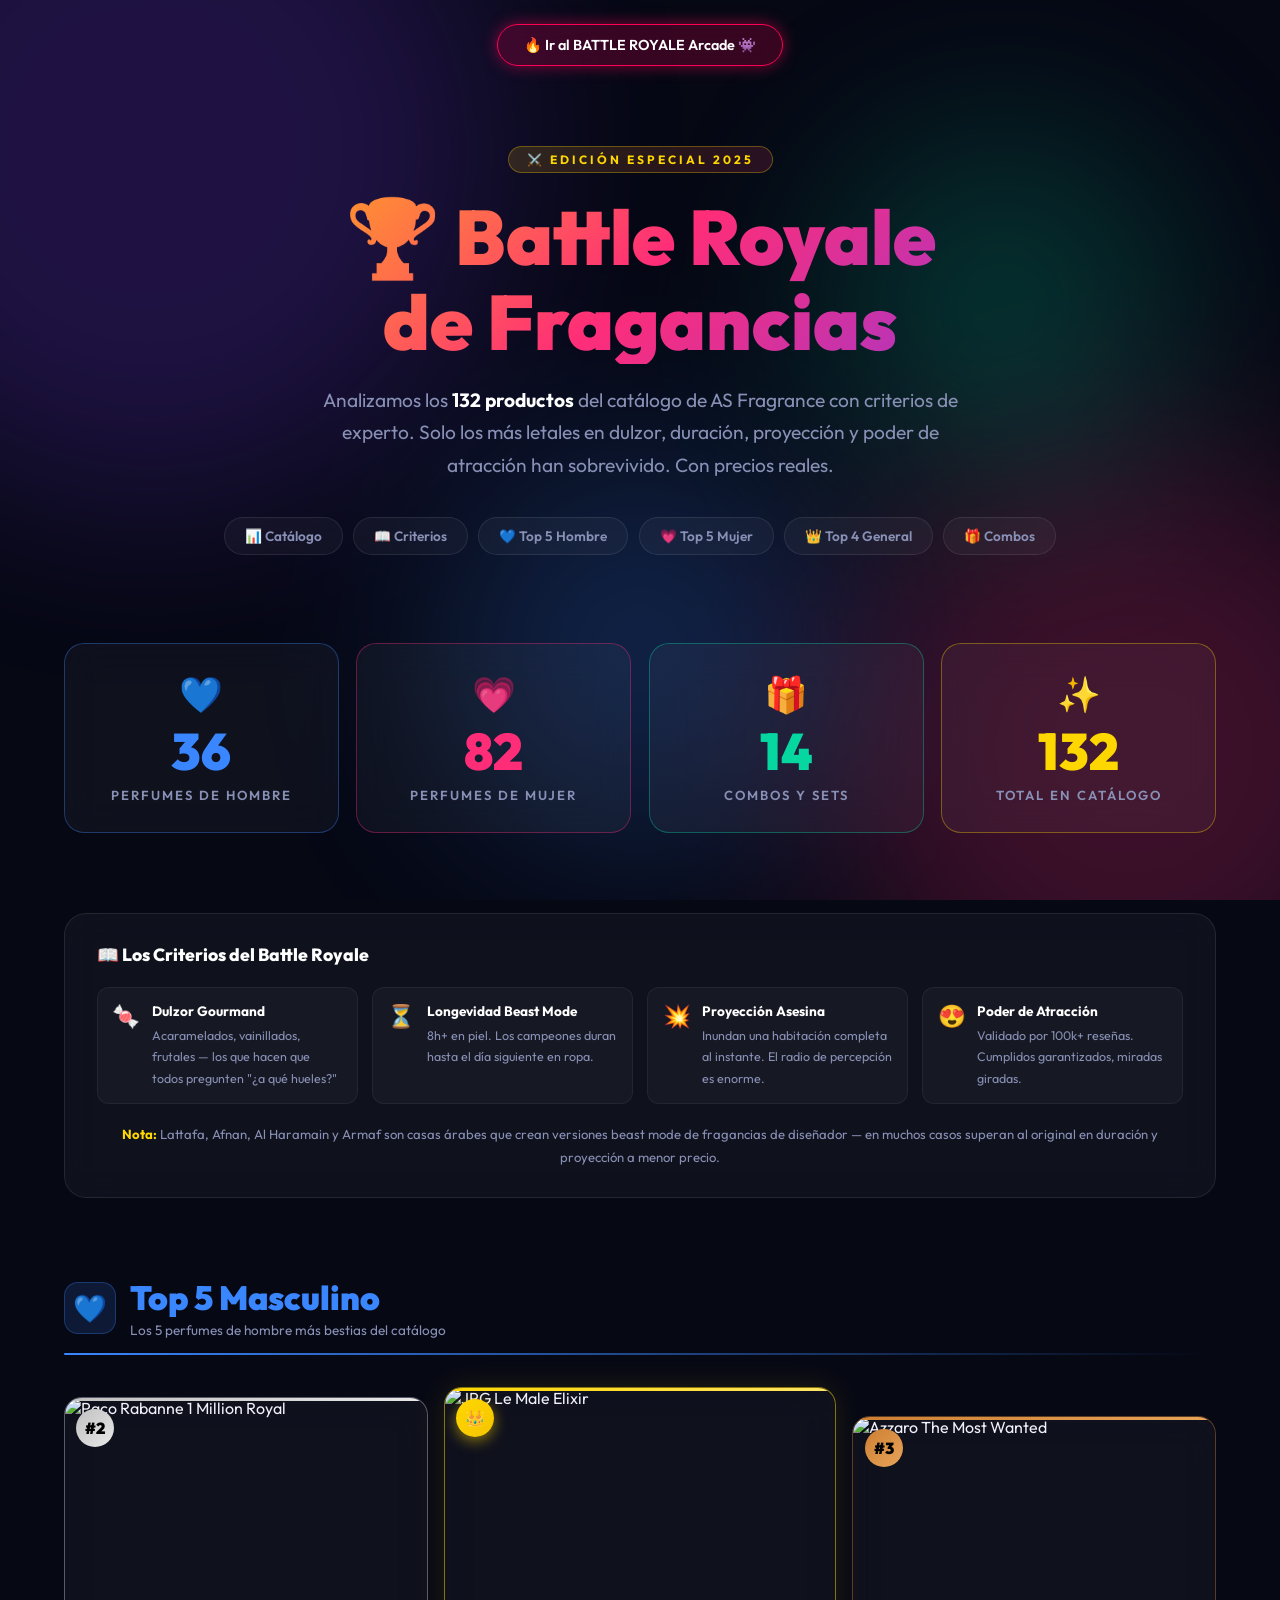
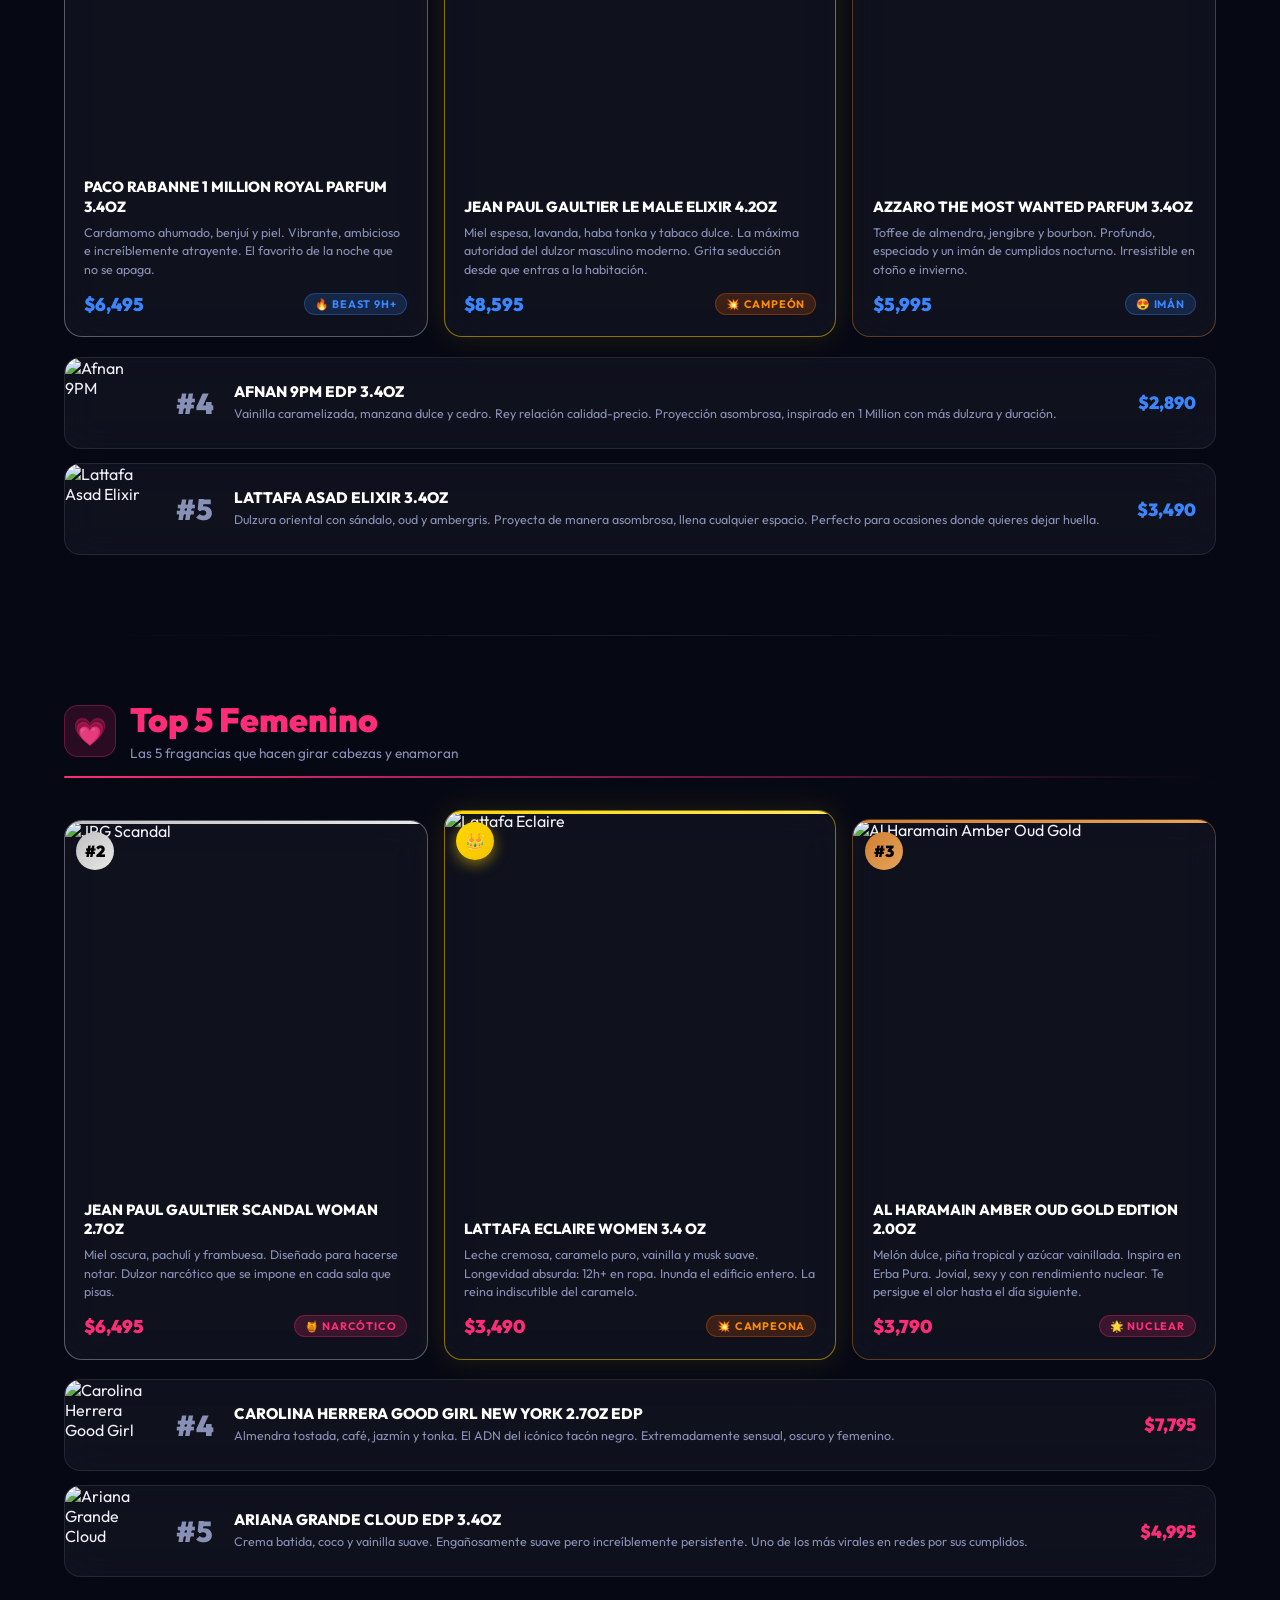
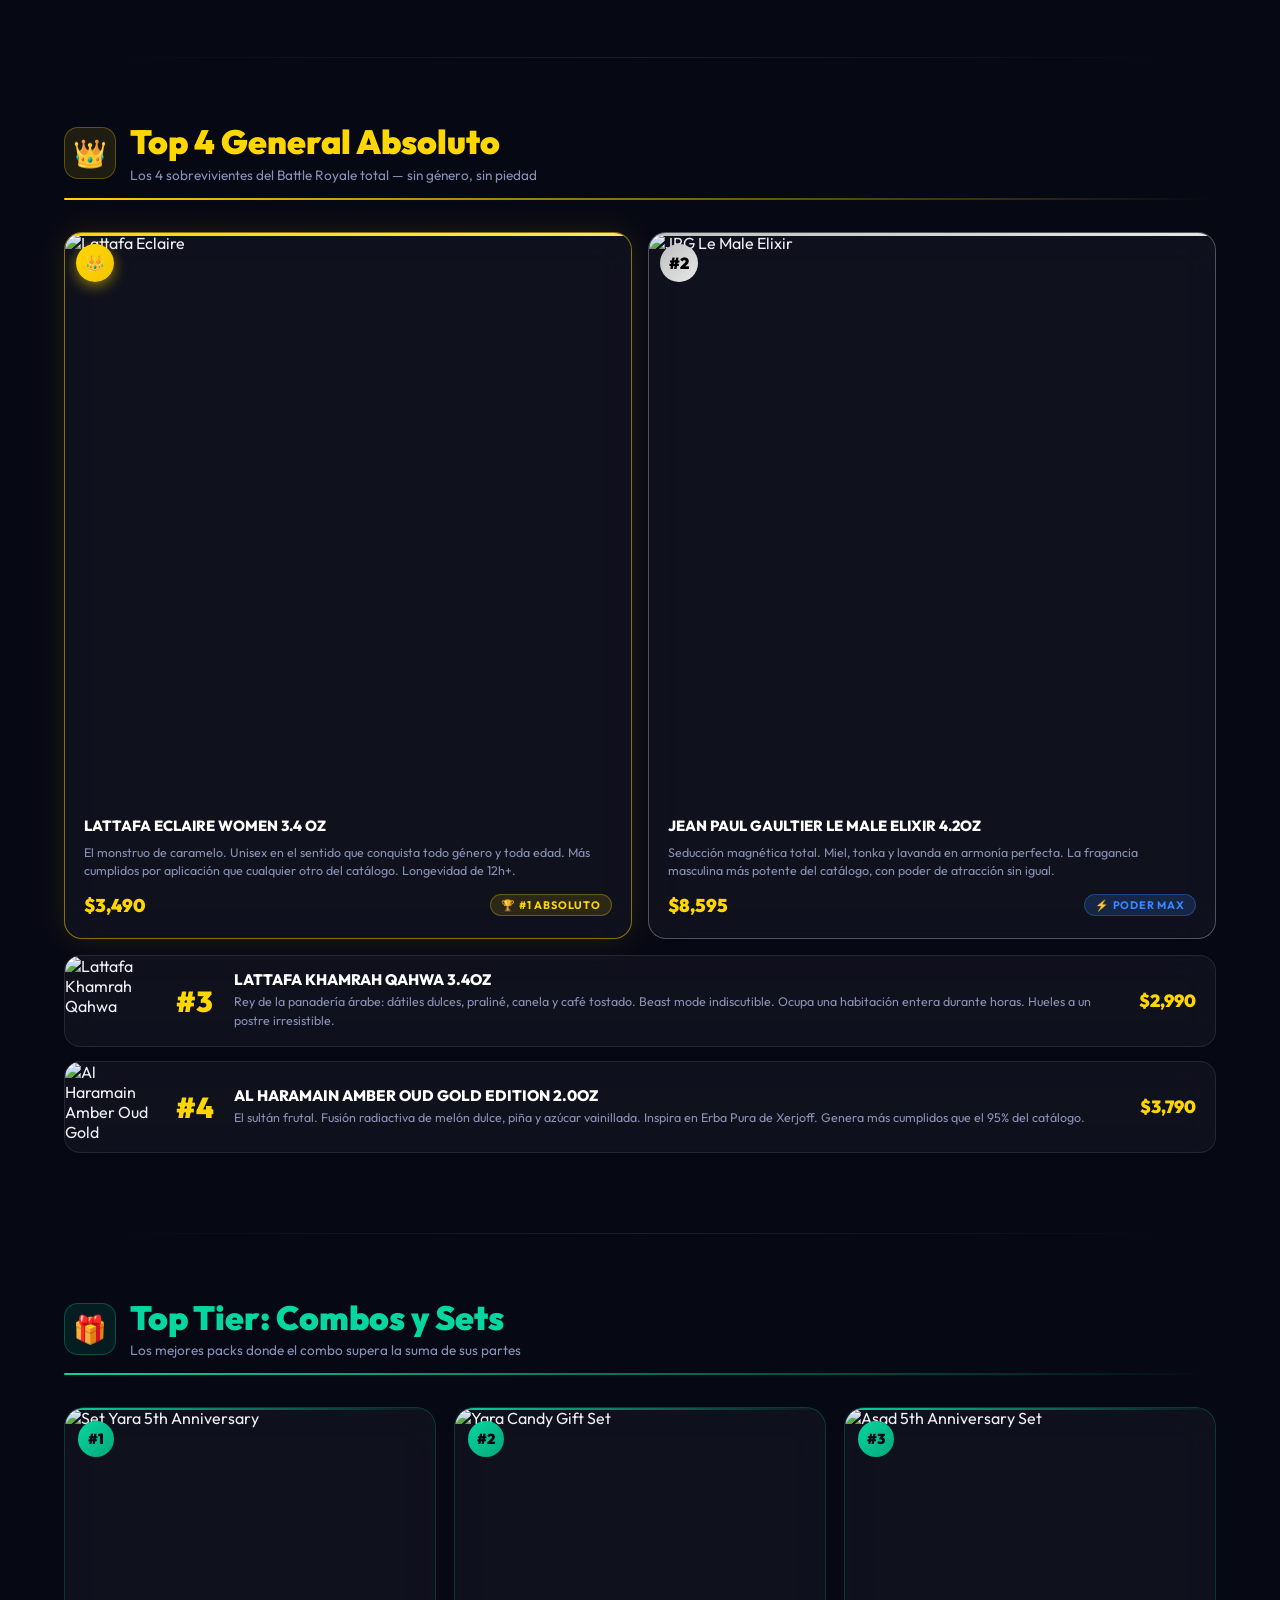
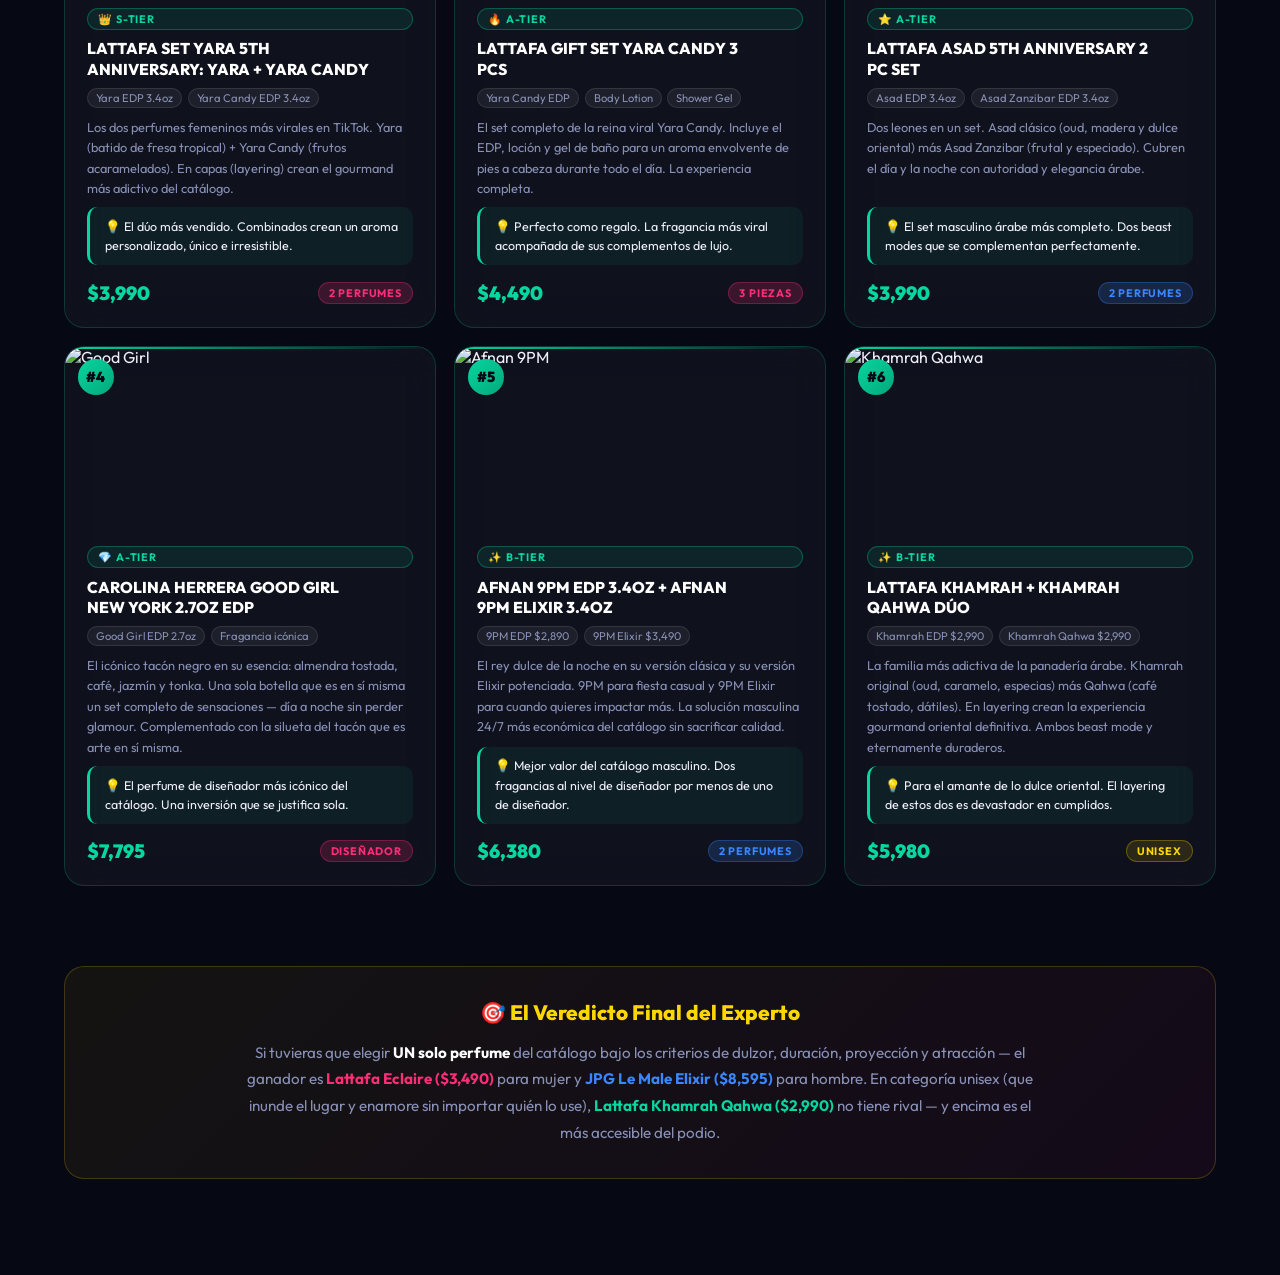
==== commit b412a8c6: "Remove 'Versión Original' buttons - files are now in root" ====
--- a/top_tier.html
+++ b/top_tier.html
@@ -325,7 +325,6 @@
     <!-- NAV -->
     <nav class="top-nav">
         <a href="versus.html" class="back-btn" style="border-color: #ff0055; color: #fff; background: rgba(255,0,85,0.2); box-shadow: 0 0 15px rgba(255,0,85,0.5);">🔥 Ir al BATTLE ROYALE Arcade 👾</a>
-        <a href="tienda/top_tier.html" class="back-btn" style="border-color: #10935C; color: #fff; background: rgba(16,147,92,0.2); box-shadow: 0 0 15px rgba(16,147,92,0.5);">🏆 Versión Original</a>
     </nav>
 
     <!-- HERO -->
